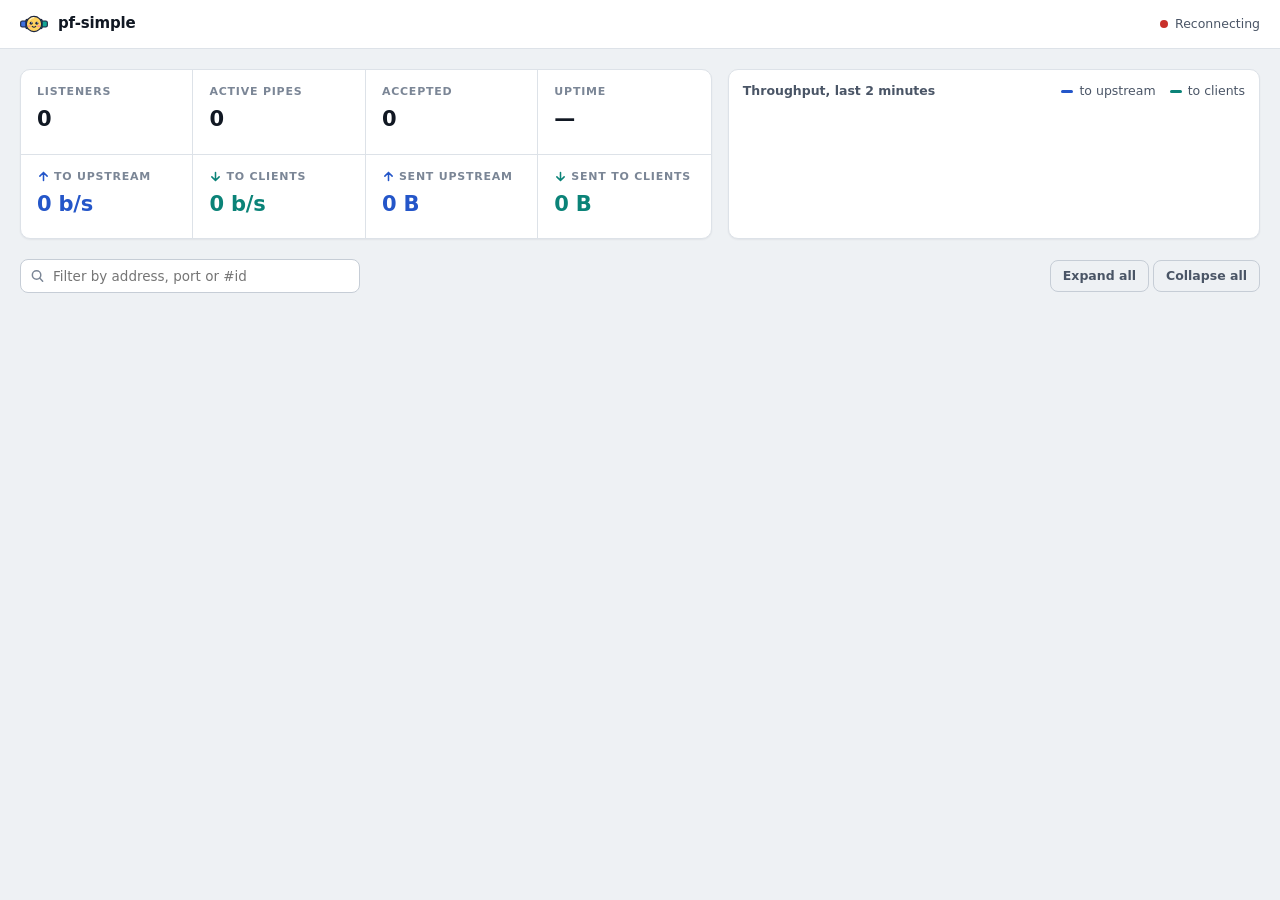
==== console/index.html @ 7d41b684 "Manage listeners from the console; config-mode console can add, edit, delete The console can stop an" ====
<!doctype html>
<html lang="en">
<head>
<meta charset="utf-8">
<meta name="viewport" content="width=device-width, initial-scale=1, viewport-fit=cover">
<title>pf-simple console</title>
<link rel="icon" href="logo.svg" type="image/svg+xml">
<link rel="stylesheet" href="app.css">
<script src="app.js" defer></script>
</head>
<body>
<header class="bar">
  <div class="bar-inner">
    <div class="brand">
      <img class="mark" src="logo.svg" alt="" width="28" height="28">
      <span class="name">pf-simple</span>
      <span class="host mono" id="host" hidden></span>
    </div>
    <div class="bar-right">
      <span class="status" id="status" data-state="connecting" role="status"><span class="dot"></span><span id="status-text">Connecting</span></span>
      <button class="btn btn-quiet" id="logout" type="button" hidden>Sign out</button>
    </div>
  </div>
</header>

<main class="wrap">
  <section id="login" class="login" hidden>
    <form id="login-form" class="login-card" autocomplete="off">
      <img class="login-mark" src="logo.svg" alt="" width="72" height="72">
      <h1>Sign in to the console</h1>
      <p>Enter the console password set with <code>--console</code> or <code>PF_PASSWORD</code>.</p>
      <label class="field-label" for="password">Password</label>
      <input id="password" type="password" autocomplete="current-password" required>
      <button class="btn btn-primary" type="submit" id="login-submit">Sign in</button>
      <p class="login-error" id="login-error" role="alert"></p>
    </form>
  </section>

  <div id="app" hidden>
    <section class="overview" aria-label="Overview">
      <dl class="kpis">
        <div class="kpi"><dt>Listeners</dt><dd class="num" id="k-listeners">0</dd></div>
        <div class="kpi"><dt>Active pipes</dt><dd class="num" id="k-active">0</dd></div>
        <div class="kpi"><dt>Accepted</dt><dd class="num" id="k-accepted">0</dd></div>
        <div class="kpi"><dt>Uptime</dt><dd class="num" id="k-uptime">—</dd></div>
        <div class="kpi tx"><dt><svg class="arrow-icon" viewBox="0 0 16 16" aria-hidden="true"><path d="M8 13V3M3.5 7.5 8 3l4.5 4.5" fill="none" stroke="currentColor" stroke-width="1.9" stroke-linecap="round" stroke-linejoin="round"/></svg>To upstream</dt><dd class="num" id="k-tx">0 b/s</dd></div>
        <div class="kpi rx"><dt><svg class="arrow-icon" viewBox="0 0 16 16" aria-hidden="true"><path d="M8 3v10M3.5 8.5 8 13l4.5-4.5" fill="none" stroke="currentColor" stroke-width="1.9" stroke-linecap="round" stroke-linejoin="round"/></svg>To clients</dt><dd class="num" id="k-rx">0 b/s</dd></div>
        <div class="kpi tx"><dt><svg class="arrow-icon" viewBox="0 0 16 16" aria-hidden="true"><path d="M8 13V3M3.5 7.5 8 3l4.5 4.5" fill="none" stroke="currentColor" stroke-width="1.9" stroke-linecap="round" stroke-linejoin="round"/></svg>Sent upstream</dt><dd class="num" id="k-total-up">0 B</dd></div>
        <div class="kpi rx"><dt><svg class="arrow-icon" viewBox="0 0 16 16" aria-hidden="true"><path d="M8 3v10M3.5 8.5 8 13l4.5-4.5" fill="none" stroke="currentColor" stroke-width="1.9" stroke-linecap="round" stroke-linejoin="round"/></svg>Sent to clients</dt><dd class="num" id="k-total-down">0 B</dd></div>
      </dl>
      <figure class="trace">
        <figcaption>
          <span class="trace-title">Throughput, last 2 minutes</span>
          <span class="legend"><span class="key tx">to upstream</span><span class="key rx">to clients</span></span>
        </figcaption>
        <canvas id="trace" height="120" aria-label="Throughput chart"></canvas>
      </figure>
    </section>

    <div class="toolbar">
      <div class="search">
        <svg viewBox="0 0 16 16" aria-hidden="true"><circle cx="7" cy="7" r="4.5" fill="none" stroke="currentColor" stroke-width="1.6"/><path d="m10.5 10.5 3 3" stroke="currentColor" stroke-width="1.6" stroke-linecap="round"/></svg>
        <input id="filter" type="search" placeholder="Filter by address, port or #id" aria-label="Filter pipes">
      </div>
      <span class="toolbar-note" id="filter-note"></span>
      <div class="toolbar-actions">
        <button class="btn btn-add" type="button" id="add-listener" hidden><span aria-hidden="true">+</span> Add listener</button>
        <button class="btn btn-quiet" type="button" id="expand-all">Expand all</button>
        <button class="btn btn-quiet" type="button" id="collapse-all">Collapse all</button>
      </div>
    </div>

    <div id="listeners" class="listeners"></div>
  </div>
</main>

<dialog id="editor" aria-labelledby="editor-title">
  <form id="editor-form" method="dialog" class="editor" autocomplete="off" novalidate>
    <h2 id="editor-title">Add listener</h2>
    <p class="editor-hint" id="editor-hint"></p>
    <div class="fields">
      <label class="field wide"><span>Name <em>optional</em></span><input id="f-name" maxlength="64" placeholder="StreamLoad"></label>
      <label class="field"><span>Listen</span><input id="f-listen" required placeholder="18000 or 0.0.0.0:18000"></label>
      <label class="field"><span>Target</span><input id="f-target" required placeholder="10.0.0.6:8080 or 10.0.0.6"></label>
      <label class="field"><span>Max connections <em>optional</em></span><input id="f-max" type="number" min="0" step="1" inputmode="numeric" placeholder="unlimited"></label>
      <label class="field"><span>Total speed <em>optional</em></span><input id="f-total" placeholder="unlimited, e.g. 1GiB/s"></label>
      <label class="field wide"><span>Per-connection max speed <em>optional</em></span><input id="f-perconn" placeholder="unlimited, e.g. 15MiB/s"></label>
    </div>
    <p class="editor-note">Speeds apply to each direction. Units: B, KB, MB, GB, KiB, MiB, GiB, or Kbit, Mbit, Gbit, optionally with /s.</p>
    <p class="editor-error" id="editor-error" role="alert"></p>
    <div class="editor-actions">
      <button class="btn btn-quiet" type="button" id="editor-cancel">Cancel</button>
      <button class="btn btn-primary" type="submit" id="editor-save">Add and start</button>
    </div>
  </form>
</dialog>

<div class="toasts" id="toasts" aria-live="polite"></div>
</body>
</html>
---- console/app.css ----
/* Instrument panel: a summary strip with a live throughput trace, then one
   table per listener whose rows are pipes; detail opens inline under a row. */
:root {
  --bg: #eef1f4;
  --surface: #ffffff;
  --surface-2: #f6f8fa;
  --line: #dde2e8;
  --line-strong: #c6cdd6;
  --fg: #111823;
  --fg-2: #4a5566;
  --fg-3: #7b8696;
  --tx: #2456c9;
  --tx-soft: rgba(36, 86, 201, .10);
  --rx: #0b8378;
  --rx-soft: rgba(11, 131, 120, .11);
  --ok: #1f9d55;
  --warn: #a8690b;
  --warn-soft: rgba(168, 105, 11, .11);
  --danger: #c8302a;
  --danger-soft: rgba(200, 48, 42, .09);
  --on-solid: #ffffff;
  --focus: #2456c9;
  --shadow: 0 1px 2px rgba(17, 24, 35, .06);

  --font-ui: system-ui, -apple-system, "Segoe UI", Roboto, "Helvetica Neue", sans-serif;
  --font-mono: ui-monospace, "SF Mono", "JetBrains Mono", Menlo, Consolas, monospace;
  --t-label: 11px;
  --t-small: 12.5px;
  --t-body: 13.5px;
  --t-lead: 15px;
  --t-kpi: 21px;
  --radius: 10px;
  --row-h: 44px;
  color-scheme: light;
}
@media (prefers-color-scheme: dark) {
  :root:not([data-theme="light"]) {
    --bg: #0b0f14;
    --surface: #121821;
    --surface-2: #0f141b;
    --line: #222c38;
    --line-strong: #314050;
    --fg: #e7edf4;
    --fg-2: #a3afbd;
    --fg-3: #6f7c8c;
    --tx: #79a2ff;
    --tx-soft: rgba(121, 162, 255, .13);
    --rx: #3ccab7;
    --rx-soft: rgba(60, 202, 183, .13);
    --ok: #41d184;
    --warn: #e3ac52;
    --warn-soft: rgba(227, 172, 82, .14);
    --danger: #ff6d63;
    --danger-soft: rgba(255, 109, 99, .13);
    --on-solid: #0b0f14;
    --focus: #79a2ff;
    --shadow: none;
    color-scheme: dark;
  }
}
:root[data-theme="dark"] {
  --bg: #0b0f14;
  --surface: #121821;
  --surface-2: #0f141b;
  --line: #222c38;
  --line-strong: #314050;
  --fg: #e7edf4;
  --fg-2: #a3afbd;
  --fg-3: #6f7c8c;
  --tx: #79a2ff;
  --tx-soft: rgba(121, 162, 255, .13);
  --rx: #3ccab7;
  --rx-soft: rgba(60, 202, 183, .13);
  --ok: #41d184;
  --warn: #e3ac52;
  --warn-soft: rgba(227, 172, 82, .14);
  --danger: #ff6d63;
  --danger-soft: rgba(255, 109, 99, .13);
  --on-solid: #0b0f14;
  --focus: #79a2ff;
  --shadow: none;
  color-scheme: dark;
}

* { box-sizing: border-box; }
[hidden] { display: none !important; }
html, body { margin: 0; }
body {
  background: var(--bg);
  color: var(--fg);
  font: var(--t-body)/1.45 var(--font-ui);
  -webkit-font-smoothing: antialiased;
}
body::before {
  content: ""; position: fixed; inset: 0 0 auto; z-index: 10;
  height: env(safe-area-inset-top, 0px); background: var(--surface);
}
button, input { font: inherit; color: inherit; }
.mono { font-family: var(--font-mono); }
.num { font-variant-numeric: tabular-nums; }
code { font-family: var(--font-mono); font-size: .92em; }
:focus-visible { outline: 2px solid var(--focus); outline-offset: 2px; border-radius: 6px; }

.wrap, .bar-inner {
  max-width: 1440px; margin: 0 auto;
  padding-left: max(20px, env(safe-area-inset-left, 0px));
  padding-right: max(20px, env(safe-area-inset-right, 0px));
}

/* ---------- top bar ---------- */
.bar {
  position: sticky; top: env(safe-area-inset-top, 0px); z-index: 5;
  background: var(--surface); border-bottom: 1px solid var(--line);
}
.bar-inner { display: flex; align-items: center; gap: 16px; padding-block: 10px; }
.brand { display: flex; align-items: center; gap: 10px; min-width: 0; }
.mark { width: 28px; height: 28px; flex: none; }
.brand .name { font-weight: 650; font-size: var(--t-lead); letter-spacing: -.01em; }
.host {
  font-size: var(--t-small); color: var(--fg-2);
  padding: 2px 8px; border: 1px solid var(--line); border-radius: 6px;
  overflow: hidden; text-overflow: ellipsis; white-space: nowrap; min-width: 0;
}
.bar-right { margin-left: auto; display: flex; align-items: center; gap: 12px; }
.status { display: inline-flex; align-items: center; gap: 7px; font-size: var(--t-small); color: var(--fg-2); white-space: nowrap; }
.status .dot { width: 8px; height: 8px; border-radius: 50%; background: var(--fg-3); }
.status[data-state="live"] .dot { background: var(--ok); box-shadow: 0 0 0 3px color-mix(in srgb, var(--ok) 22%, transparent); }
.status[data-state="down"] .dot { background: var(--danger); }
.status[data-state="connecting"] .dot { background: var(--warn); }

/* ---------- buttons ---------- */
.btn {
  display: inline-flex; align-items: center; justify-content: center; gap: 7px;
  height: 32px; padding: 0 12px; border-radius: 8px; cursor: pointer;
  border: 1px solid var(--line-strong); background: var(--surface); color: var(--fg);
  font-size: var(--t-small); font-weight: 550; white-space: nowrap;
}
.btn:hover { border-color: var(--fg-3); }
.btn-quiet { background: transparent; color: var(--fg-2); }
.btn-quiet:hover { color: var(--fg); }
.btn-primary { background: var(--tx); border-color: var(--tx); color: var(--on-solid); height: 38px; }
.btn-primary:hover { filter: brightness(1.06); border-color: var(--tx); }
.btn:disabled { opacity: .55; cursor: default; }

/* ---------- login ---------- */
.login { display: grid; place-items: center; padding-block: 12vh 40px; }
.login-card {
  width: min(380px, 100%); display: flex; flex-direction: column; gap: 10px;
  background: var(--surface); border: 1px solid var(--line); border-radius: 14px;
  padding: 28px; box-shadow: var(--shadow);
}
.login-mark { width: 72px; height: 72px; align-self: center; margin-top: -4px; animation: bob 3.2s ease-in-out infinite; }
@keyframes bob { 0%, 100% { transform: translateY(0) rotate(0); } 50% { transform: translateY(-4px) rotate(-3deg); } }
.login-card h1 { text-align: center; }
.login-card > p:first-of-type { text-align: center; }
.login-card h1 { margin: 6px 0 0; font-size: 19px; text-wrap: balance; }
.login-card p { margin: 0 0 6px; color: var(--fg-2); }
.field-label { font-size: var(--t-small); font-weight: 600; color: var(--fg-2); }
.login-card input {
  height: 40px; padding: 0 12px; border-radius: 8px;
  border: 1px solid var(--line-strong); background: var(--surface-2);
}
.login-card input:focus { outline: 2px solid var(--focus); outline-offset: 0; border-color: transparent; }
.login-error { color: var(--danger); min-height: 1.3em; font-size: var(--t-small); margin: 0 !important; }

/* ---------- overview ---------- */
.overview {
  display: grid; grid-template-columns: minmax(0, 1.3fr) minmax(0, 1fr); gap: 16px;
  padding-block: 20px 16px;
}
.kpis {
  margin: 0; display: grid; grid-template-columns: repeat(4, minmax(0, 1fr));
  background: var(--surface); border: 1px solid var(--line); border-radius: var(--radius);
  box-shadow: var(--shadow); overflow: hidden;
}
.kpi { padding: 14px 16px; border-right: 1px solid var(--line); border-bottom: 1px solid var(--line); min-width: 0; }
.kpi:nth-child(4n) { border-right: 0; }
.kpi:nth-last-child(-n+4) { border-bottom: 0; }
.kpi dt { font-size: var(--t-label); text-transform: uppercase; letter-spacing: .07em; color: var(--fg-3); font-weight: 600; }
.kpi dd { margin: 4px 0 0; font-size: var(--t-kpi); font-weight: 620; letter-spacing: -.01em; white-space: nowrap; overflow: hidden; text-overflow: ellipsis; }
.kpi dt { display: flex; align-items: center; gap: 4px; white-space: nowrap; overflow: hidden; text-overflow: ellipsis; }
.arrow-icon { width: 13px; height: 13px; flex: none; }
.kpi.tx dt .arrow-icon { color: var(--tx); }
.kpi.rx dt .arrow-icon { color: var(--rx); }
.kpi.tx dd { color: var(--tx); }
.kpi.rx dd { color: var(--rx); }

.trace {
  margin: 0; min-width: 0; display: flex; flex-direction: column; gap: 8px;
  background: var(--surface); border: 1px solid var(--line); border-radius: var(--radius);
  box-shadow: var(--shadow); padding: 12px 14px 10px;
}
.trace figcaption { display: flex; justify-content: space-between; gap: 12px; flex-wrap: wrap; font-size: var(--t-small); }
.trace-title { color: var(--fg-2); font-weight: 600; }
.legend { display: flex; gap: 14px; color: var(--fg-2); }
.key::before { content: ""; display: inline-block; width: 12px; height: 3px; border-radius: 2px; margin-right: 6px; vertical-align: middle; }
.key.tx::before { background: var(--tx); }
.key.rx::before { background: var(--rx); }
.trace canvas { width: 100%; height: 120px; display: block; }

/* ---------- toolbar ---------- */
.toolbar { display: flex; align-items: center; gap: 12px; flex-wrap: wrap; padding-block: 4px 12px; }
.search { position: relative; flex: 0 1 340px; min-width: 200px; }
.search svg { position: absolute; left: 10px; top: 50%; width: 15px; height: 15px; transform: translateY(-50%); color: var(--fg-3); }
.search input {
  width: 100%; height: 34px; padding: 0 12px 0 32px; border-radius: 8px;
  border: 1px solid var(--line-strong); background: var(--surface);
}
.search input:focus { outline: 2px solid var(--focus); outline-offset: 0; border-color: transparent; }
.toolbar-note { color: var(--fg-3); font-size: var(--t-small); }
.toolbar-actions { margin-left: auto; display: flex; gap: 4px; }

/* ---------- listeners ---------- */
.listeners { display: flex; flex-direction: column; gap: 12px; padding-bottom: 40px; }
.listener {
  background: var(--surface); border: 1px solid var(--line); border-radius: var(--radius);
  box-shadow: var(--shadow); overflow: hidden;
}
.l-head {
  width: 100%; display: grid; align-items: center; gap: 14px;
  grid-template-columns: 18px minmax(0, 1fr) 120px 88px 88px 84px 84px auto;
  padding: 12px 16px; cursor: pointer;
}
.listener.stopped .route, .listener.stopped .metric, .listener.stopped .spark { opacity: .55; }
.l-actions { display: flex; gap: 6px; justify-content: flex-end; }
.act {
  height: 28px; padding: 0 10px; border-radius: 7px; cursor: pointer; white-space: nowrap;
  border: 1px solid var(--line-strong); background: var(--surface); color: var(--fg-2);
  font-size: 12px; font-weight: 600; display: inline-flex; align-items: center; gap: 6px;
}
.act:hover:not(:disabled) { color: var(--fg); border-color: var(--fg-3); }
.act:disabled { opacity: .45; cursor: default; }
.act.start { color: var(--ok); border-color: color-mix(in srgb, var(--ok) 40%, transparent); }
.act.start:hover:not(:disabled) { background: var(--ok); border-color: var(--ok); color: var(--on-solid); }
.act.danger { color: var(--danger); border-color: color-mix(in srgb, var(--danger) 35%, transparent); }
.act.danger:hover:not(:disabled), .act.danger.armed { background: var(--danger); border-color: var(--danger); color: var(--on-solid); }
.act .ico { width: 9px; height: 9px; background: currentColor; border-radius: 2px; }
.act.start .ico { width: 0; height: 0; border-radius: 0; background: none; border-left: 8px solid currentColor; border-top: 5px solid transparent; border-bottom: 5px solid transparent; }
.chip.warn { color: var(--warn); border-color: color-mix(in srgb, var(--warn) 35%, transparent); background: var(--warn-soft); }
.btn-add { border-color: var(--tx); color: var(--tx); }
.btn-add:hover { background: var(--tx); color: var(--on-solid); }
.btn-add span { font-size: 15px; line-height: 1; }
.l-head:hover { background: var(--surface-2); }
.chev { width: 16px; height: 16px; color: var(--fg-3); transition: transform .15s ease; }
[aria-expanded="true"] > .chev { transform: rotate(90deg); }
.route { display: flex; flex-direction: column; align-items: flex-start; gap: 6px; min-width: 0; }
.route-line { display: flex; align-items: baseline; gap: 4px 8px; flex-wrap: wrap; min-width: 0; }
.route .lname { font-weight: 680; font-size: var(--t-lead); letter-spacing: -.005em; }
.route .listen { font-family: var(--font-mono); font-weight: 650; font-size: 14px; }
.route .listen.bracketed { font-weight: 500; color: var(--fg-2); }
.route .arrow { color: var(--fg-3); }
.route .target { font-family: var(--font-mono); color: var(--fg-2); font-size: 14px; }
.chips { display: inline-flex; gap: 6px; flex-wrap: wrap; }
.chip {
  font-size: 11.5px; line-height: 18px; padding: 0 8px; border-radius: 999px; white-space: nowrap;
  border: 1px solid var(--line); color: var(--fg-2); background: var(--surface-2);
  font-variant-numeric: tabular-nums;
}
.chip.live { color: var(--ok); border-color: color-mix(in srgb, var(--ok) 35%, transparent); background: color-mix(in srgb, var(--ok) 9%, transparent); }
.chip.limit { color: var(--warn); border-color: color-mix(in srgb, var(--warn) 30%, transparent); background: var(--warn-soft); }
.chip.bad { color: var(--danger); border-color: color-mix(in srgb, var(--danger) 35%, transparent); background: var(--danger-soft); }
.spark { width: 132px; height: 30px; display: block; }
.metric { display: flex; flex-direction: column; align-items: flex-end; min-width: 0; }
.metric .k { font-size: var(--t-label); letter-spacing: .06em; text-transform: uppercase; color: var(--fg-3); font-weight: 600; }
.metric .v { font-weight: 620; font-variant-numeric: tabular-nums; white-space: nowrap; }
.v.tx { color: var(--tx); }
.v.rx { color: var(--rx); }

/* ---------- pipe table ---------- */
.l-body { border-top: 1px solid var(--line); }
.cols {
  display: grid; align-items: center; gap: 12px;
  grid-template-columns: 18px 56px minmax(0, 1.5fr) 64px minmax(0, 1fr) 96px 96px 92px 112px;
}
.t-head {
  padding: 8px 16px; background: var(--surface-2); border-bottom: 1px solid var(--line);
  font-size: var(--t-label); letter-spacing: .06em; text-transform: uppercase; color: var(--fg-3); font-weight: 600;
}
.t-head .r, .pipe .r { text-align: right; }
.pipe { border-bottom: 1px solid var(--line); }
.pipe:last-child { border-bottom: 0; }
.p-row { min-height: var(--row-h); padding: 6px 16px; cursor: pointer; }
.p-row:hover { background: var(--surface-2); }
.pipe.open > .p-row { background: var(--surface-2); }
.pipe.fresh > .p-row { animation: fresh 1.6s ease-out; }
@keyframes fresh { from { background: var(--tx-soft); } to { background: transparent; } }
.pipe.resetting { opacity: .5; }
.pipe.resetting .p-row { cursor: default; }
.p-id { font-family: var(--font-mono); font-size: var(--t-small); color: var(--fg-3); }
.p-client { font-family: var(--font-mono); font-size: 13px; overflow: hidden; text-overflow: ellipsis; white-space: nowrap; }
.p-age { font-size: var(--t-small); color: var(--fg-2); font-variant-numeric: tabular-nums; }
.p-rate { font-size: 13px; font-variant-numeric: tabular-nums; white-space: nowrap; }
.p-rate.tx { color: var(--tx); }
.p-rate.rx { color: var(--rx); }
.p-total { font-size: var(--t-small); color: var(--fg-2); font-variant-numeric: tabular-nums; white-space: nowrap; display: flex; flex-direction: column; align-items: flex-end; line-height: 1.3; }
.p-total .up, .p-total .down { display: inline-flex; align-items: center; gap: 3px; }
.p-total .arrow-icon { width: 11px; height: 11px; }
.p-total .up .arrow-icon, .metric.tx .arrow-icon { color: var(--tx); }
.p-total .down .arrow-icon, .metric.rx .arrow-icon { color: var(--rx); }
.metric .k { display: inline-flex; align-items: center; gap: 3px; }
.metric .k .arrow-icon { width: 11px; height: 11px; }
.p-action { display: flex; justify-content: flex-end; }

.state {
  display: inline-flex; align-items: center; gap: 6px; max-width: 100%;
  font-family: var(--font-mono); font-size: 11px; letter-spacing: .02em;
  padding: 1px 8px; border-radius: 6px; white-space: nowrap; overflow: hidden; text-overflow: ellipsis;
  color: var(--ok); background: color-mix(in srgb, var(--ok) 9%, transparent);
}
.state::before { content: ""; width: 6px; height: 6px; border-radius: 50%; background: currentColor; flex: none; }
.state.half { color: var(--warn); background: var(--warn-soft); }
.state.reset { color: var(--danger); background: var(--danger-soft); }

.stop {
  display: inline-flex; align-items: center; gap: 7px; height: 28px; padding: 0 10px;
  border-radius: 7px; cursor: pointer; white-space: nowrap;
  border: 1px solid color-mix(in srgb, var(--danger) 40%, transparent);
  background: var(--danger-soft); color: var(--danger); font-size: 12px; font-weight: 600;
}
.stop .sq { width: 9px; height: 9px; border-radius: 2px; background: currentColor; }
.stop:hover, .stop.armed { background: var(--danger); border-color: var(--danger); color: var(--on-solid); }
.stop:disabled { cursor: default; }

.more { padding: 10px 16px 12px 102px; color: var(--fg-3); font-size: var(--t-small); }
.empty { display: flex; align-items: center; gap: 12px; padding: 14px 16px 14px 46px; color: var(--fg-3); }
.empty img { width: 40px; height: 40px; opacity: .9; }

/* ---------- pipe detail ---------- */
.detail { padding: 6px 16px 16px 102px; background: var(--surface-2); display: flex; flex-direction: column; gap: 14px; }
.legs { display: grid; grid-template-columns: minmax(0, 1fr) minmax(0, 1.25fr) minmax(0, 1fr) minmax(0, 1.25fr) minmax(0, 1fr); align-items: center; }
.node { background: var(--surface); border: 1px solid var(--line); border-radius: 8px; padding: 9px 11px; min-width: 0; }
.node.pf { border-color: var(--line-strong); }
.node .role { font-size: var(--t-label); letter-spacing: .07em; text-transform: uppercase; color: var(--fg-3); font-weight: 600; }
.node .ep { font-family: var(--font-mono); font-size: 12.5px; overflow-wrap: anywhere; }
.node .ep .side { color: var(--fg-3); font-family: var(--font-ui); font-size: 11px; margin-right: 6px; }
.link { display: flex; flex-direction: column; gap: 5px; padding: 0 10px; min-width: 0; }
.lane { display: flex; align-items: center; gap: 8px; font-size: 12px; font-variant-numeric: tabular-nums; }
.lane .wire { flex: 1; height: 2px; border-radius: 2px; position: relative; min-width: 16px; }
.lane.tx .wire { background: var(--tx); }
.lane.rx .wire { background: var(--rx); }
.lane.tx .wire::after, .lane.rx .wire::before { content: ""; position: absolute; top: -4px; border: 5px solid transparent; }
.lane.tx .wire::after { right: -3px; border-left-color: var(--tx); border-right: 0; }
.lane.rx .wire::before { left: -3px; border-right-color: var(--rx); border-left: 0; }
.lane .bytes { padding: 1px 7px; border-radius: 6px; white-space: nowrap; }
.lane.tx .bytes { background: var(--tx-soft); color: var(--tx); }
.lane.rx .bytes { background: var(--rx-soft); color: var(--rx); }
.lane.fin .wire { opacity: .35; }
.lane .fin-tag { font-family: var(--font-mono); font-size: 10px; color: var(--warn); }
.facts { margin: 0; display: flex; flex-wrap: wrap; gap: 6px 28px; font-size: var(--t-small); }
.facts div { display: flex; gap: 8px; }
.facts dt { color: var(--fg-3); }
.facts dd { margin: 0; font-variant-numeric: tabular-nums; }

/* ---------- editor dialog ---------- */
dialog#editor {
  border: 1px solid var(--line); border-radius: 14px; padding: 0; width: min(560px, calc(100vw - 32px));
  background: var(--surface); color: var(--fg); box-shadow: 0 20px 50px rgba(0, 0, 0, .25);
}
dialog#editor::backdrop { background: rgba(10, 14, 20, .45); }
.editor { padding: 22px; display: flex; flex-direction: column; gap: 12px; }
.editor h2 { margin: 0; font-size: 17px; }
.editor-hint { margin: 0; color: var(--fg-2); font-size: var(--t-small); }
.fields { display: grid; grid-template-columns: 1fr 1fr; gap: 12px 14px; }
.field { display: flex; flex-direction: column; gap: 5px; font-size: var(--t-small); font-weight: 600; color: var(--fg-2); min-width: 0; }
.field.wide { grid-column: 1 / -1; }
.field em { font-style: normal; font-weight: 400; color: var(--fg-3); }
.field input {
  height: 36px; padding: 0 10px; border-radius: 8px; font-weight: 400; font-family: var(--font-mono); font-size: 13px;
  border: 1px solid var(--line-strong); background: var(--surface-2); color: var(--fg); min-width: 0;
}
.field input:focus { outline: 2px solid var(--focus); outline-offset: 0; border-color: transparent; }
.editor-note { margin: 0; color: var(--fg-3); font-size: 12px; }
.editor-error { margin: 0; min-height: 1.2em; color: var(--danger); font-size: var(--t-small); }
.editor-actions { display: flex; justify-content: flex-end; gap: 8px; }
.editor-actions .btn-primary { height: 34px; }

/* ---------- toasts ---------- */
.toasts {
  position: fixed; z-index: 20; display: flex; flex-direction: column; gap: 8px; align-items: flex-end;
  right: max(16px, env(safe-area-inset-right, 0px)); bottom: calc(16px + env(safe-area-inset-bottom, 0px));
}
.toast {
  max-width: min(420px, calc(100vw - 32px)); padding: 10px 14px; border-radius: 10px; font-size: var(--t-small);
  background: var(--fg); color: var(--bg); box-shadow: 0 8px 24px rgba(0, 0, 0, .2);
}
.toast.bad { background: var(--danger); color: var(--on-solid); }

/* ---------- narrow screens ---------- */
@media (max-width: 1360px) {
  .l-head { grid-template-columns: 18px minmax(0, 1fr) 88px 88px 84px 84px auto; }
  .l-head .spark { display: none; }
}
@media (max-width: 1100px) {
  .overview { grid-template-columns: 1fr; }
  .l-head { grid-template-columns: 18px minmax(0, 1fr) 84px 84px 80px 80px auto; }
  .l-head .spark { display: none; }
}
@media (max-width: 760px) {
  .wrap, .bar-inner {
    padding-left: max(16px, env(safe-area-inset-left, 0px));
    padding-right: max(16px, env(safe-area-inset-right, 0px));
  }
  .kpis { grid-template-columns: repeat(2, minmax(0, 1fr)); }
  .kpi:nth-child(n) { border-right: 1px solid var(--line); border-bottom: 1px solid var(--line); }
  .kpi:nth-child(2n) { border-right: 0; }
  .kpi:nth-last-child(-n+2) { border-bottom: 0; }
  .fields { grid-template-columns: 1fr; }
  .kpi dd { font-size: 18px; }
  .toolbar-actions { margin-left: 0; }
  .search { flex: 1 1 100%; }
  .l-head { grid-template-columns: 18px repeat(4, minmax(0, 1fr)); row-gap: 10px; }
  .l-head .route { grid-column: 2 / -1; }
  .l-head .metric { grid-row: 2; align-items: flex-start; }
  .l-head > .metric:nth-of-type(2) { grid-column: 2; }
  .l-head > .metric:nth-of-type(3) { grid-column: 3; }
  .l-head > .metric:nth-of-type(4) { grid-column: 4; }
  .l-head > .metric:nth-of-type(5) { grid-column: 5; }
  .l-head .l-actions { grid-column: 2 / -1; grid-row: 3; justify-content: flex-start; }
  .t-head { display: none; }
  .cols {
    grid-template-columns: 18px auto minmax(0, 1fr) auto;
    grid-template-areas: "c i n a" ". s s s" ". t r o";
    row-gap: 6px; padding-block: 10px;
  }
  .p-row > .chev { grid-area: c; }
  .p-row > .p-id { grid-area: i; }
  .p-row > .p-client { grid-area: n; }
  .p-row > .p-action { grid-area: a; }
  .p-row > .p-age { display: none; }
  .p-row > .p-statecell { grid-area: s; }
  .p-row > .p-rate.tx { grid-area: t; text-align: left; }
  .p-row > .p-rate.rx { grid-area: r; text-align: left; }
  .p-row > .p-total { grid-area: o; }
  .detail, .more { padding-left: 16px; }
  .legs { grid-template-columns: 1fr; gap: 6px; }
  .link { padding: 4px 6px; }
}
@media (prefers-reduced-motion: reduce) {
  .chev { transition: none; }
  .login-mark { animation: none; }
  .pipe.fresh > .p-row { animation: none; }
}
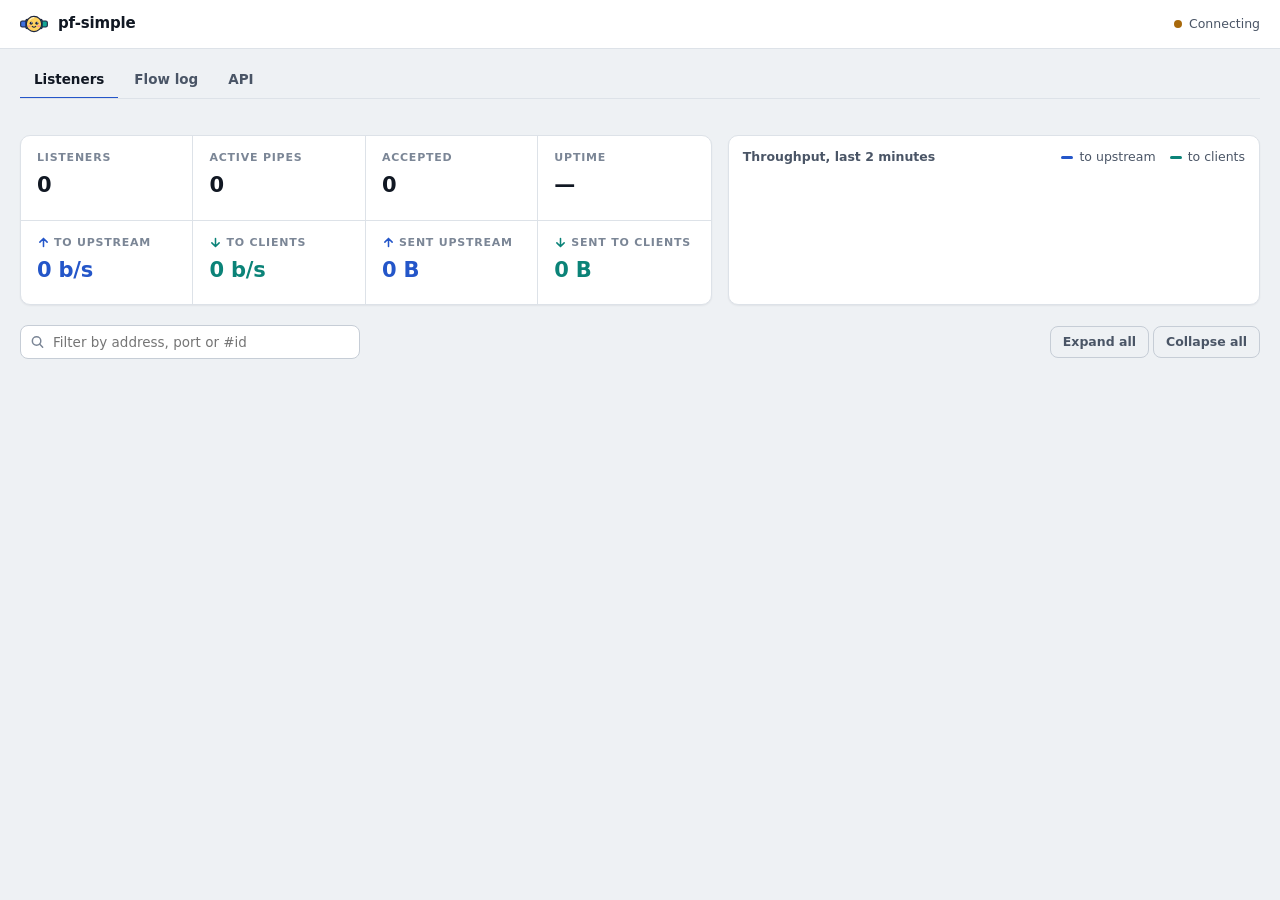
==== commit c0cc6552: "Add flow log, REST API with Swagger UI, and version 0.8.0 - Flow log tab: every connection from acce" ====
--- a/console/index.html
+++ b/console/index.html
@@ -7,6 +7,7 @@
 <link rel="icon" href="logo.svg" type="image/svg+xml">
 <link rel="stylesheet" href="app.css">
 <script src="app.js" defer></script>
+<script src="flows.js" defer></script>
 </head>
 <body>
 <header class="bar">
@@ -14,6 +15,7 @@
     <div class="brand">
       <img class="mark" src="logo.svg" alt="" width="28" height="28">
       <span class="name">pf-simple</span>
+      <span class="version mono" id="version" hidden></span>
       <span class="host mono" id="host" hidden></span>
     </div>
     <div class="bar-right">
@@ -37,6 +39,13 @@
   </section>
 
   <div id="app" hidden>
+    <nav class="tabs" role="tablist" aria-label="Console sections">
+      <button class="tab" type="button" role="tab" id="tab-btn-listeners" data-tab="listeners" aria-controls="tab-listeners">Listeners</button>
+      <button class="tab" type="button" role="tab" id="tab-btn-flows" data-tab="flows" aria-controls="tab-flows">Flow log</button>
+      <button class="tab" type="button" role="tab" id="tab-btn-api" data-tab="api" aria-controls="tab-api">API</button>
+    </nav>
+
+    <section id="tab-listeners" role="tabpanel" aria-labelledby="tab-btn-listeners">
     <section class="overview" aria-label="Overview">
       <dl class="kpis">
         <div class="kpi"><dt>Listeners</dt><dd class="num" id="k-listeners">0</dd></div>
@@ -71,6 +80,46 @@
     </div>
 
     <div id="listeners" class="listeners"></div>
+    </section>
+
+    <section id="tab-flows" role="tabpanel" aria-labelledby="tab-btn-flows" hidden>
+      <div class="toolbar">
+        <div class="search">
+          <svg viewBox="0 0 16 16" aria-hidden="true"><circle cx="7" cy="7" r="4.5" fill="none" stroke="currentColor" stroke-width="1.6"/><path d="m10.5 10.5 3 3" stroke="currentColor" stroke-width="1.6" stroke-linecap="round"/></svg>
+          <input id="flow-filter" type="search" placeholder="Filter by address, listener, #id or reason" aria-label="Filter flows">
+        </div>
+        <select id="flow-result" class="select" aria-label="Show">
+          <option value="">All connections</option>
+          <option value="open">Open</option>
+          <option value="ended">Ended</option>
+          <option value="closed">Closed</option>
+          <option value="reset">Reset</option>
+          <option value="idle">Idle timeout</option>
+          <option value="failed">Failed</option>
+          <option value="refused">Refused</option>
+        </select>
+        <span class="status" id="flow-status" data-state="connecting"><span class="dot"></span><span id="flow-status-text">Connecting</span></span>
+        <span class="toolbar-note" id="flow-note"></span>
+        <div class="toolbar-actions">
+          <button class="btn btn-quiet" type="button" id="flow-pause" aria-pressed="false">Pause</button>
+          <button class="btn btn-quiet" type="button" id="flow-clear" title="Hide the connections that ended so far">Clear ended</button>
+        </div>
+      </div>
+      <div class="flowlog">
+        <div class="f-cols f-head">
+          <span>ID</span><span>Listener</span><span>Client</span><span>Upstream</span><span>Started</span>
+          <span class="r">Duration</span><span class="r">Transferred</span><span>Result</span><span></span>
+        </div>
+        <div id="flow-rows"></div>
+        <div class="empty" id="flow-empty"><img src="logo-sleep.svg" alt=""><span id="flow-empty-text">No connections yet. They show up here as soon as they are accepted.</span></div>
+        <div class="more" id="flow-more" hidden></div>
+      </div>
+    </section>
+
+    <section id="tab-api" role="tabpanel" aria-labelledby="tab-btn-api" hidden>
+      <p class="api-note">Every endpoint takes this console session, or the console password in the <code>X-API-Token</code> header. Changes also need <code>X-PF-Console: 1</code> or <code>X-API-Token</code>. <a href="swagger/" target="_blank" rel="noopener">Open in a new window</a> · <a href="openapi.json" target="_blank" rel="noopener">openapi.json</a></p>
+      <iframe id="api-frame" class="api-frame" title="API explorer"></iframe>
+    </section>
   </div>
 </main>
 
--- a/console/app.css
+++ b/console/app.css
@@ -116,6 +116,7 @@
 .brand { display: flex; align-items: center; gap: 10px; min-width: 0; }
 .mark { width: 28px; height: 28px; flex: none; }
 .brand .name { font-weight: 650; font-size: var(--t-lead); letter-spacing: -.01em; }
+.version { font-size: 11.5px; color: var(--fg-3); padding: 1px 6px; border-radius: 999px; background: var(--surface-2); border: 1px solid var(--line); white-space: nowrap; }
 .host {
   font-size: var(--t-small); color: var(--fg-2);
   padding: 2px 8px; border: 1px solid var(--line); border-radius: 6px;
@@ -384,6 +385,54 @@
   background: var(--fg); color: var(--bg); box-shadow: 0 8px 24px rgba(0, 0, 0, .2);
 }
 .toast.bad { background: var(--danger); color: var(--on-solid); }
+
+/* ---------- tabs ---------- */
+.tabs { display: flex; gap: 2px; border-bottom: 1px solid var(--line); margin: 14px 0 16px; overflow-x: auto; }
+.tab {
+  height: 36px; padding: 0 14px; border: 0; background: none; cursor: pointer; white-space: nowrap;
+  color: var(--fg-2); font-size: var(--t-body); font-weight: 600;
+  border-bottom: 2px solid transparent; margin-bottom: -1px;
+}
+.tab:hover { color: var(--fg); }
+.tab[aria-selected="true"] { color: var(--fg); border-bottom-color: var(--tx); }
+
+/* ---------- flow log ---------- */
+.select {
+  height: 34px; padding: 0 10px; border-radius: 8px; font: inherit; font-size: var(--t-small);
+  border: 1px solid var(--line-strong); background: var(--surface); color: var(--fg);
+}
+.btn[aria-pressed="true"] { color: var(--warn); border-color: color-mix(in srgb, var(--warn) 40%, transparent); background: var(--warn-soft); }
+.flowlog {
+  background: var(--surface); border: 1px solid var(--line); border-radius: var(--radius);
+  box-shadow: var(--shadow); overflow: hidden; margin-bottom: 40px;
+}
+.f-cols {
+  display: grid; align-items: center; gap: 12px;
+  grid-template-columns: 64px minmax(0, 1.1fr) minmax(0, 1.2fr) minmax(0, 1.2fr) 92px 72px 96px 112px 92px;
+}
+.f-head {
+  padding: 8px 16px; background: var(--surface-2); border-bottom: 1px solid var(--line);
+  font-size: var(--t-label); letter-spacing: .06em; text-transform: uppercase; color: var(--fg-3); font-weight: 600;
+}
+.f-cols .r { text-align: right; }
+.f-row { min-height: var(--row-h); padding: 6px 16px; border-bottom: 1px solid var(--line); }
+.f-row:hover { background: var(--surface-2); }
+.f-row.ended .f-listener, .f-row.ended .f-addr, .f-row.ended .p-total { opacity: .72; }
+.f-listener { font-weight: 600; overflow: hidden; text-overflow: ellipsis; white-space: nowrap; }
+.f-addr { font-family: var(--font-mono); font-size: 13px; overflow: hidden; text-overflow: ellipsis; white-space: nowrap; }
+.f-addr.dim { color: var(--fg-3); }
+.f-time { font-size: var(--t-small); color: var(--fg-2); font-variant-numeric: tabular-nums; white-space: nowrap; }
+.state.done { color: var(--fg-2); background: var(--surface-2); }
+#flow-rows > .f-row:last-child { border-bottom: 0; }
+.flowlog .more { padding-left: 16px; border-top: 1px solid var(--line); }
+
+/* ---------- API ---------- */
+.api-note { margin: 0 0 10px; color: var(--fg-2); font-size: var(--t-small); }
+.api-note a { color: var(--tx); }
+.api-frame {
+  display: block; width: 100%; height: calc(100vh - 190px); min-height: 480px; margin-bottom: 24px;
+  border: 1px solid var(--line); border-radius: var(--radius); background: #fff;
+}
 
 /* ---------- narrow screens ---------- */
 @media (max-width: 1360px) {
@@ -432,6 +481,21 @@
   .p-row > .p-rate.rx { grid-area: r; text-align: left; }
   .p-row > .p-total { grid-area: o; }
   .detail, .more { padding-left: 16px; }
+  .f-head { display: none; }
+  .f-cols {
+    grid-template-columns: auto minmax(0, 1fr) auto;
+    grid-template-areas: "i l a" "c c s" "u u o" "t t d";
+    row-gap: 4px; padding-block: 10px;
+  }
+  .f-row > .p-id { grid-area: i; }
+  .f-row > .f-listener { grid-area: l; }
+  .f-row > .p-action { grid-area: a; }
+  .f-row > .f-addr:nth-of-type(3) { grid-area: c; }
+  .f-row > .f-addr:nth-of-type(4) { grid-area: u; }
+  .f-row > .p-statecell { grid-area: s; justify-self: end; }
+  .f-row > .p-total { grid-area: o; }
+  .f-row > .f-time:nth-of-type(5) { grid-area: t; }
+  .f-row > .f-time:nth-of-type(6) { grid-area: d; }
   .legs { grid-template-columns: 1fr; gap: 6px; }
   .link { padding: 4px 6px; }
 }
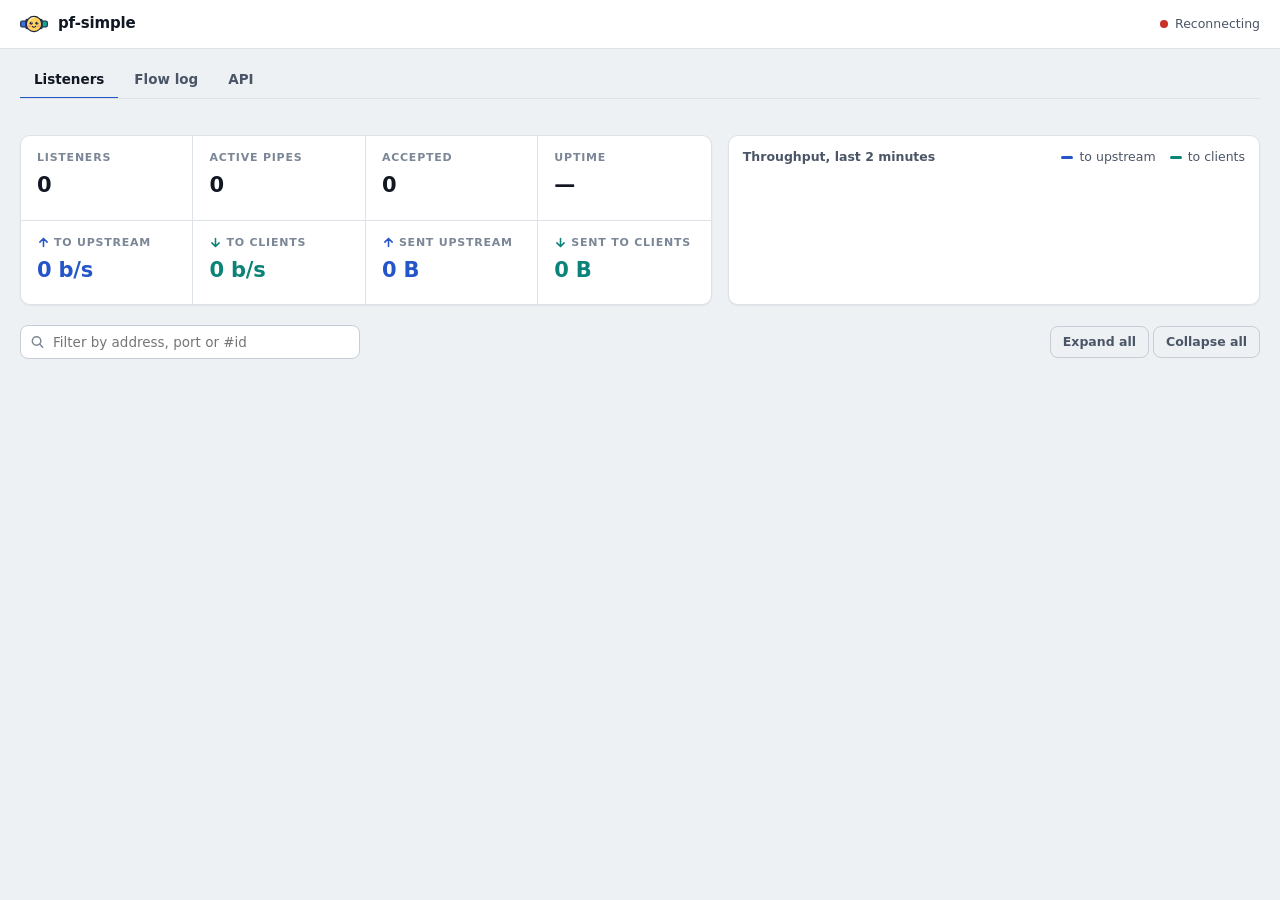
==== commit 3a4de6e0: "Batch busy streams on the splice path, add low_latency, release 0.10.0 A stream that arrives a few p" ====
--- a/console/index.html
+++ b/console/index.html
@@ -134,6 +134,7 @@
       <label class="field"><span>Max connections <em>optional</em></span><input id="f-max" type="number" min="0" step="1" inputmode="numeric" placeholder="unlimited"></label>
       <label class="field"><span>Total speed <em>optional</em></span><input id="f-total" placeholder="unlimited, e.g. 1GiB/s"></label>
       <label class="field wide"><span>Per-connection max speed <em>optional</em></span><input id="f-perconn" placeholder="unlimited, e.g. 15MiB/s"></label>
+      <label class="check wide"><input id="f-lowlat" type="checkbox"><span>Low latency <em>copy every read at once; for latency-sensitive traffic. Otherwise busy streams may wait up to 5 ms to batch, which saves CPU.</em></span></label>
     </div>
     <p class="editor-note">Speeds apply to each direction. Units: B, KB, MB, GB, KiB, MiB, GiB, or Kbit, Mbit, Gbit, optionally with /s.</p>
     <p class="editor-error" id="editor-error" role="alert"></p>
--- a/console/app.css
+++ b/console/app.css
@@ -364,6 +364,10 @@
 .fields { display: grid; grid-template-columns: 1fr 1fr; gap: 12px 14px; }
 .field { display: flex; flex-direction: column; gap: 5px; font-size: var(--t-small); font-weight: 600; color: var(--fg-2); min-width: 0; }
 .field.wide { grid-column: 1 / -1; }
+.check { display: flex; align-items: flex-start; gap: 8px; font-size: var(--t-small); font-weight: 600; color: var(--fg-2); cursor: pointer; }
+.check.wide { grid-column: 1 / -1; }
+.check input { margin: 2px 0 0; accent-color: var(--tx); }
+.check em { display: block; font-style: normal; font-weight: 400; color: var(--fg-3); margin-top: 2px; }
 .field em { font-style: normal; font-weight: 400; color: var(--fg-3); }
 .field input {
   height: 36px; padding: 0 10px; border-radius: 8px; font-weight: 400; font-family: var(--font-mono); font-size: 13px;
